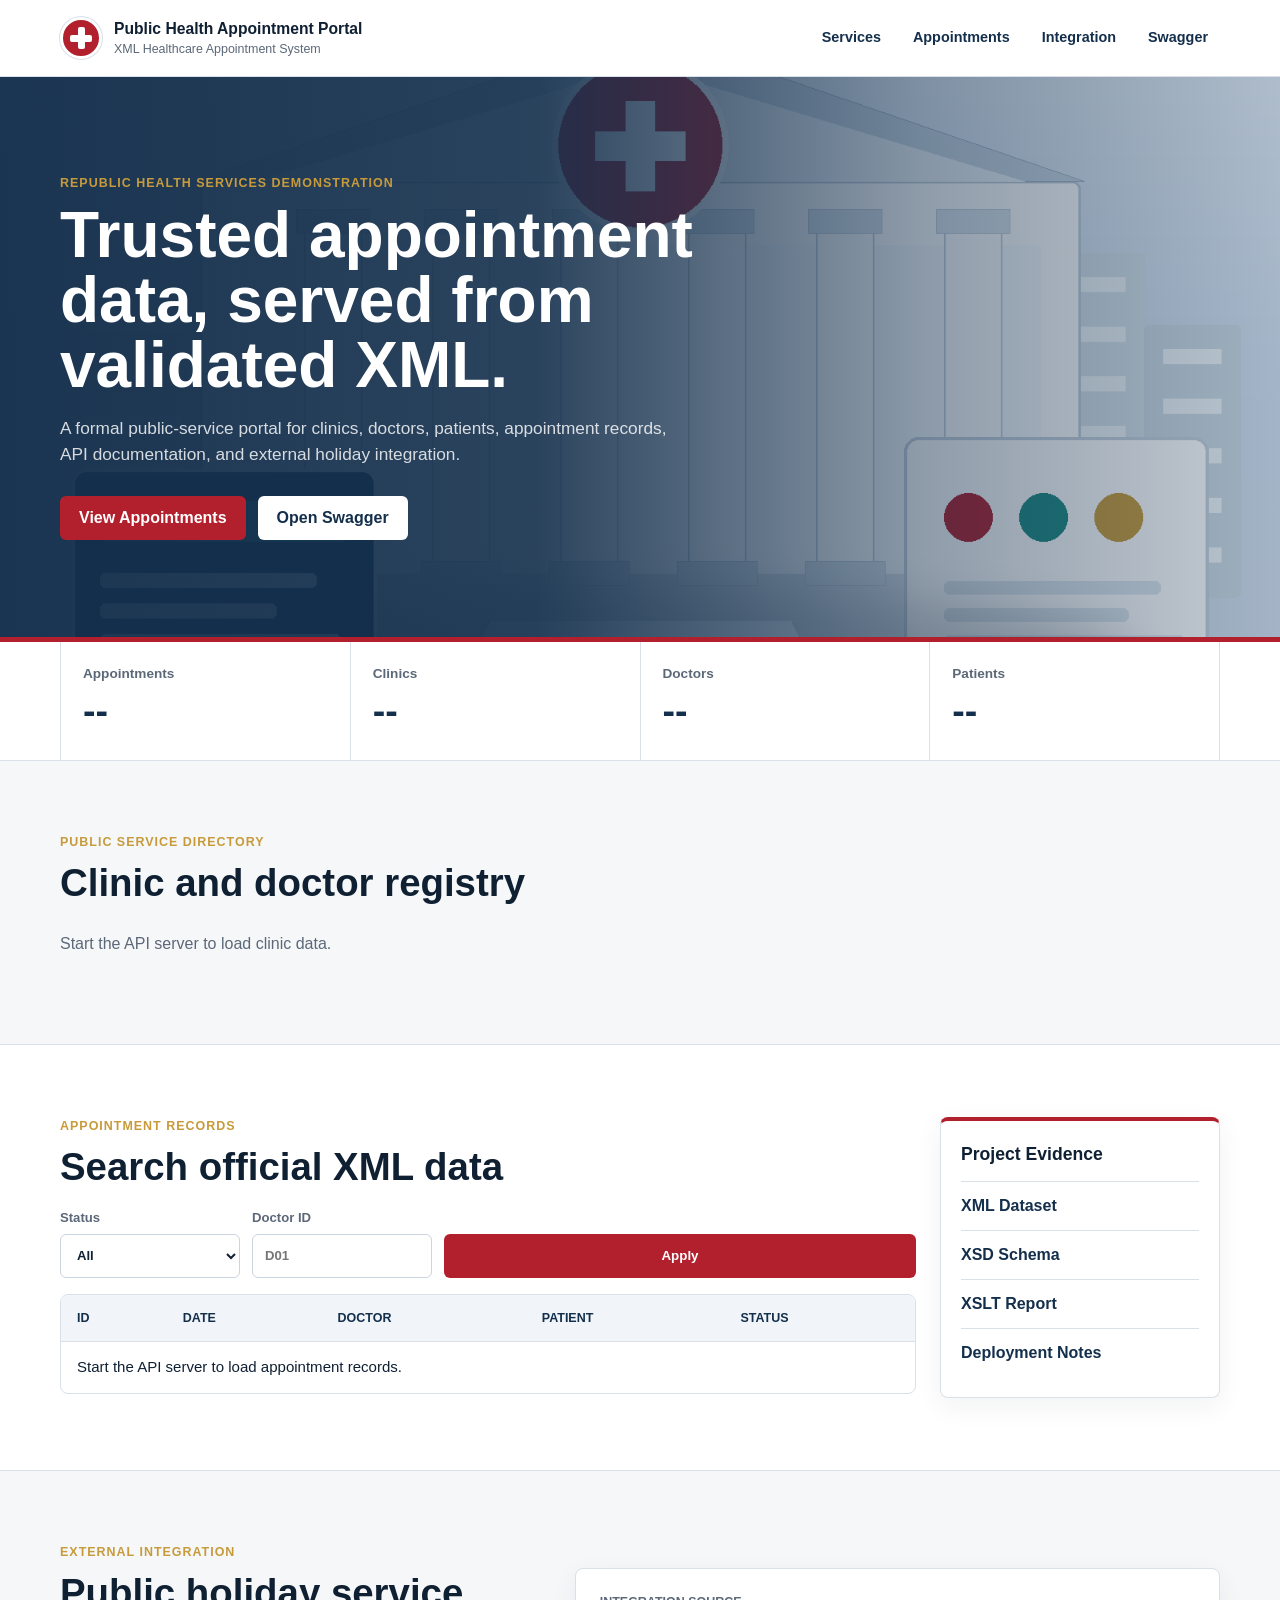
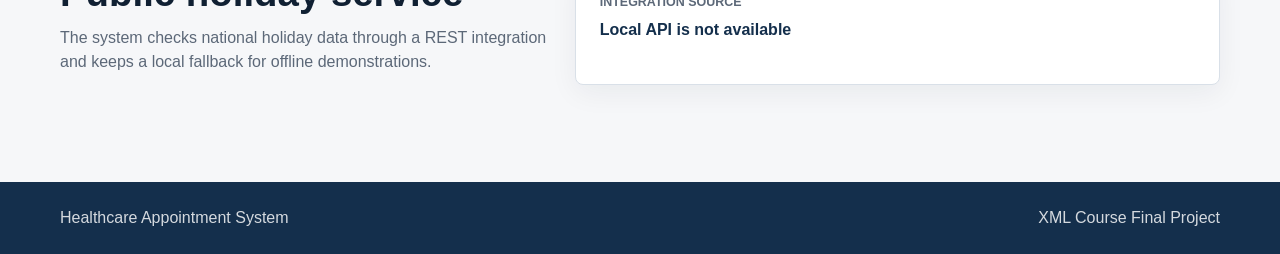
==== index.html @ 31840bea "Add official-style project website" ====
<!doctype html>
<html lang="en">
<head>
  <meta charset="utf-8">
  <meta name="viewport" content="width=device-width, initial-scale=1">
  <title>Public Health Appointment Portal</title>
  <link rel="stylesheet" href="styles.css">
</head>
<body>
  <header class="topbar">
    <div class="container topbar-inner">
      <a class="brand" href="#overview" aria-label="Public Health Appointment Portal">
        <span class="brand-mark" aria-hidden="true">
          <span></span>
        </span>
        <span>
          <strong>Public Health Appointment Portal</strong>
          <small>XML Healthcare Appointment System</small>
        </span>
      </a>
      <nav class="nav" aria-label="Primary navigation">
        <a href="#services">Services</a>
        <a href="#appointments">Appointments</a>
        <a href="#integration">Integration</a>
        <a href="/docs">Swagger</a>
      </nav>
    </div>
  </header>

  <main>
    <section class="hero" id="overview">
      <div class="container hero-grid">
        <div class="hero-copy">
          <p class="eyebrow">Republic health services demonstration</p>
          <h1>Trusted appointment data, served from validated XML.</h1>
          <p class="lead">A formal public-service portal for clinics, doctors, patients, appointment records, API documentation, and external holiday integration.</p>
          <div class="hero-actions" aria-label="Project actions">
            <a class="button primary" href="#appointments">View Appointments</a>
            <a class="button secondary" href="/docs">Open Swagger</a>
          </div>
        </div>
      </div>
    </section>

    <section class="status-band" aria-label="System status">
      <div class="container status-grid" id="summaryCards">
        <article class="metric">
          <span>Appointments</span>
          <strong data-summary="totalAppointments">--</strong>
        </article>
        <article class="metric">
          <span>Clinics</span>
          <strong data-summary="totalClinics">--</strong>
        </article>
        <article class="metric">
          <span>Doctors</span>
          <strong data-summary="totalDoctors">--</strong>
        </article>
        <article class="metric">
          <span>Patients</span>
          <strong data-summary="totalPatients">--</strong>
        </article>
      </div>
    </section>

    <section class="section" id="services">
      <div class="container">
        <div class="section-heading">
          <p class="eyebrow">Public service directory</p>
          <h2>Clinic and doctor registry</h2>
        </div>
        <div class="directory" id="clinicDirectory" aria-live="polite"></div>
      </div>
    </section>

    <section class="section appointments-section" id="appointments">
      <div class="container appointments-layout">
        <div>
          <div class="section-heading compact">
            <p class="eyebrow">Appointment records</p>
            <h2>Search official XML data</h2>
          </div>
          <div class="filters" aria-label="Appointment filters">
            <label>
              Status
              <select id="statusFilter">
                <option value="">All</option>
                <option value="Pending">Pending</option>
                <option value="Completed">Completed</option>
                <option value="Cancelled">Cancelled</option>
              </select>
            </label>
            <label>
              Doctor ID
              <input id="doctorFilter" type="search" placeholder="D01">
            </label>
            <button class="button primary" id="applyFilters" type="button">Apply</button>
          </div>
          <div class="table-shell">
            <table>
              <thead>
                <tr>
                  <th>ID</th>
                  <th>Date</th>
                  <th>Doctor</th>
                  <th>Patient</th>
                  <th>Status</th>
                </tr>
              </thead>
              <tbody id="appointmentsTable"></tbody>
            </table>
          </div>
        </div>
        <aside class="notice-panel" aria-label="XML project evidence">
          <h3>Project Evidence</h3>
          <a href="appointments.xml">XML Dataset</a>
          <a href="healthcare.xsd">XSD Schema</a>
          <a href="report.html">XSLT Report</a>
          <a href="DEPLOYMENT_PERSON3.md">Deployment Notes</a>
        </aside>
      </div>
    </section>

    <section class="section integration-section" id="integration">
      <div class="container integration-grid">
        <div class="section-heading compact">
          <p class="eyebrow">External integration</p>
          <h2>Public holiday service</h2>
          <p class="section-copy">The system checks national holiday data through a REST integration and keeps a local fallback for offline demonstrations.</p>
        </div>
        <div class="integration-panel">
          <div>
            <span class="panel-label">Integration Source</span>
            <strong id="holidaySource">Loading</strong>
          </div>
          <ul id="holidayList"></ul>
        </div>
      </div>
    </section>
  </main>

  <footer class="footer">
    <div class="container footer-inner">
      <span>Healthcare Appointment System</span>
      <span>XML Course Final Project</span>
    </div>
  </footer>

  <script src="app.js"></script>
</body>
</html>
---- styles.css ----
:root {
  --ink: #102033;
  --muted: #5c6878;
  --surface: #ffffff;
  --paper: #f6f7f9;
  --navy: #142f4c;
  --red: #b21f2d;
  --teal: #1f8a83;
  --gold: #c79b3b;
  --line: #d9e0e8;
  --shadow: 0 18px 50px rgba(16, 32, 51, 0.12);
}

* {
  box-sizing: border-box;
}

html {
  scroll-behavior: smooth;
}

body {
  margin: 0;
  color: var(--ink);
  font-family: Arial, Helvetica, sans-serif;
  background: var(--paper);
  line-height: 1.5;
}

a {
  color: inherit;
  text-decoration: none;
}

img {
  display: block;
  max-width: 100%;
}

.container {
  width: min(1160px, calc(100% - 32px));
  margin: 0 auto;
}

.topbar {
  position: sticky;
  top: 0;
  z-index: 10;
  background: rgba(255, 255, 255, 0.96);
  border-bottom: 1px solid var(--line);
  backdrop-filter: blur(12px);
}

.topbar-inner {
  min-height: 76px;
  display: flex;
  align-items: center;
  justify-content: space-between;
  gap: 24px;
}

.brand {
  display: inline-flex;
  align-items: center;
  gap: 12px;
  min-width: 260px;
}

.brand-mark {
  width: 42px;
  height: 42px;
  display: grid;
  place-items: center;
  background: var(--red);
  border: 3px solid #fff;
  box-shadow: 0 0 0 1px var(--line);
  border-radius: 50%;
}

.brand-mark span,
.brand-mark span::before {
  display: block;
  content: "";
  background: #fff;
  border-radius: 2px;
}

.brand-mark span {
  width: 22px;
  height: 7px;
  position: relative;
}

.brand-mark span::before {
  width: 7px;
  height: 22px;
  position: absolute;
  left: 7.5px;
  top: -7.5px;
}

.brand strong {
  display: block;
  font-size: 0.98rem;
  letter-spacing: 0;
}

.brand small {
  display: block;
  color: var(--muted);
  font-size: 0.78rem;
}

.nav {
  display: flex;
  align-items: center;
  gap: 8px;
  flex-wrap: wrap;
  justify-content: flex-end;
}

.nav a {
  padding: 10px 12px;
  color: var(--navy);
  font-weight: 700;
  font-size: 0.9rem;
  border-radius: 6px;
}

.nav a:hover {
  background: #edf3f8;
}

.hero {
  background:
    linear-gradient(90deg, rgba(20, 47, 76, 0.97) 0%, rgba(20, 47, 76, 0.9) 42%, rgba(20, 47, 76, 0.48) 72%, rgba(20, 47, 76, 0.24) 100%),
    url("assets/public-health-portal.png") center right / cover no-repeat,
    linear-gradient(90deg, #142f4c, #1f8a83);
  color: #fff;
  border-bottom: 5px solid var(--red);
}

.hero-grid {
  min-height: min(560px, calc(100vh - 145px));
  display: grid;
  grid-template-columns: minmax(0, 720px);
  align-items: center;
  padding: 42px 0;
}

.eyebrow {
  margin: 0 0 10px;
  color: var(--gold);
  font-size: 0.78rem;
  font-weight: 800;
  letter-spacing: 0.08em;
  text-transform: uppercase;
}

h1,
h2,
h3,
p {
  margin-top: 0;
}

h1 {
  max-width: 720px;
  margin-bottom: 18px;
  font-size: clamp(2.15rem, 5vw, 4.2rem);
  line-height: 1.02;
  letter-spacing: 0;
}

h2 {
  margin-bottom: 12px;
  font-size: clamp(1.7rem, 3vw, 2.6rem);
  line-height: 1.1;
  letter-spacing: 0;
}

h3 {
  margin-bottom: 14px;
  font-size: 1.1rem;
}

.lead {
  max-width: 610px;
  color: rgba(255, 255, 255, 0.82);
  font-size: 1.08rem;
}

.hero-actions {
  display: flex;
  gap: 12px;
  flex-wrap: wrap;
  margin-top: 28px;
}

.button {
  min-height: 44px;
  display: inline-flex;
  align-items: center;
  justify-content: center;
  padding: 0 18px;
  border: 1px solid transparent;
  border-radius: 6px;
  font-weight: 800;
  cursor: pointer;
}

.button.primary {
  background: var(--red);
  color: #fff;
}

.button.secondary {
  background: #fff;
  color: var(--navy);
}

.status-band {
  background: #fff;
  border-bottom: 1px solid var(--line);
}

.status-grid {
  display: grid;
  grid-template-columns: repeat(4, 1fr);
  gap: 1px;
  background: var(--line);
  border-left: 1px solid var(--line);
  border-right: 1px solid var(--line);
}

.metric {
  min-height: 118px;
  padding: 22px;
  background: #fff;
}

.metric span {
  display: block;
  color: var(--muted);
  font-size: 0.85rem;
  font-weight: 700;
}

.metric strong {
  display: block;
  margin-top: 8px;
  color: var(--navy);
  font-size: 2.35rem;
  line-height: 1;
}

.section {
  padding: 72px 0;
}

.section-heading {
  max-width: 760px;
  margin-bottom: 28px;
}

.section-heading.compact {
  margin-bottom: 20px;
}

.section-copy {
  color: var(--muted);
  max-width: 620px;
}

.directory {
  display: grid;
  grid-template-columns: repeat(3, 1fr);
  gap: 16px;
}

.clinic-card,
.notice-panel,
.integration-panel {
  background: var(--surface);
  border: 1px solid var(--line);
  border-radius: 8px;
  box-shadow: 0 8px 28px rgba(16, 32, 51, 0.06);
}

.clinic-card {
  padding: 20px;
  border-top: 4px solid var(--teal);
}

.clinic-card strong {
  display: block;
  color: var(--navy);
  font-size: 1.12rem;
}

.clinic-card span {
  display: block;
  color: var(--muted);
  font-size: 0.86rem;
}

.doctor-list {
  display: grid;
  gap: 8px;
  margin: 18px 0 0;
  padding: 0;
  list-style: none;
}

.doctor-list li {
  padding: 10px 12px;
  background: #f7fafc;
  border: 1px solid var(--line);
  border-radius: 6px;
  font-size: 0.92rem;
}

.appointments-section {
  background: #fff;
  border-top: 1px solid var(--line);
  border-bottom: 1px solid var(--line);
}

.appointments-layout {
  display: grid;
  grid-template-columns: minmax(0, 1fr) 280px;
  gap: 24px;
  align-items: start;
}

.appointments-layout > * {
  min-width: 0;
}

.filters {
  display: grid;
  grid-template-columns: 180px 180px auto;
  gap: 12px;
  align-items: end;
  margin-bottom: 16px;
}

label {
  display: grid;
  gap: 6px;
  color: var(--muted);
  font-size: 0.82rem;
  font-weight: 800;
}

select,
input {
  width: 100%;
  min-height: 44px;
  padding: 0 12px;
  color: var(--ink);
  background: #fff;
  border: 1px solid #cbd5df;
  border-radius: 6px;
  font: inherit;
}

.table-shell {
  max-width: 100%;
  overflow-x: auto;
  background: #fff;
  border: 1px solid var(--line);
  border-radius: 8px;
}

table {
  width: 100%;
  min-width: 660px;
  border-collapse: collapse;
}

th,
td {
  padding: 14px 16px;
  text-align: left;
  border-bottom: 1px solid var(--line);
  font-size: 0.94rem;
}

th {
  color: var(--navy);
  background: #f1f5f9;
  font-size: 0.78rem;
  text-transform: uppercase;
}

tr:last-child td {
  border-bottom: 0;
}

.status {
  display: inline-flex;
  min-width: 86px;
  justify-content: center;
  padding: 4px 9px;
  border-radius: 999px;
  font-size: 0.78rem;
  font-weight: 800;
}

.status.pending {
  color: #7a5600;
  background: #fff2cc;
}

.status.completed {
  color: #0f654f;
  background: #dff5ef;
}

.status.cancelled {
  color: #8a1f2d;
  background: #fde2e5;
}

.notice-panel {
  padding: 20px;
  border-top: 4px solid var(--red);
}

.notice-panel a {
  display: block;
  padding: 12px 0;
  color: var(--navy);
  font-weight: 800;
  border-top: 1px solid var(--line);
}

.integration-grid {
  display: grid;
  grid-template-columns: minmax(0, 0.86fr) minmax(320px, 1.14fr);
  gap: 28px;
  align-items: center;
}

.integration-panel {
  padding: 24px;
}

.panel-label {
  display: block;
  color: var(--muted);
  font-size: 0.78rem;
  font-weight: 800;
  text-transform: uppercase;
}

.integration-panel strong {
  display: block;
  margin-top: 6px;
  color: var(--navy);
  word-break: break-word;
}

.integration-panel ul {
  display: grid;
  grid-template-columns: repeat(2, 1fr);
  gap: 10px;
  margin: 18px 0 0;
  padding: 0;
  list-style: none;
}

.integration-panel li {
  padding: 12px;
  background: #f7fafc;
  border-left: 3px solid var(--gold);
  border-radius: 6px;
}

.integration-panel time {
  display: block;
  color: var(--muted);
  font-size: 0.78rem;
  font-weight: 800;
}

.footer {
  color: rgba(255, 255, 255, 0.82);
  background: var(--navy);
}

.footer-inner {
  min-height: 72px;
  display: flex;
  align-items: center;
  justify-content: space-between;
  gap: 16px;
}

@media (max-width: 900px) {
  .topbar-inner,
  .footer-inner {
    align-items: flex-start;
    flex-direction: column;
    justify-content: center;
    padding: 16px 0;
  }

  .nav {
    justify-content: flex-start;
  }

  .hero-grid,
  .appointments-layout,
  .integration-grid {
    grid-template-columns: 1fr;
  }

  .directory,
  .status-grid {
    grid-template-columns: repeat(2, 1fr);
  }

  .hero-grid {
    min-height: auto;
  }

  .hero {
    background:
      linear-gradient(180deg, rgba(20, 47, 76, 0.98) 0%, rgba(20, 47, 76, 0.86) 58%, rgba(20, 47, 76, 0.62) 100%),
      url("assets/public-health-portal.png") center / cover no-repeat,
      #142f4c;
  }
}

@media (max-width: 620px) {
  .container {
    width: min(100% - 24px, 1160px);
  }

  .brand {
    min-width: 0;
  }

  .directory,
  .status-grid,
  .filters,
  .integration-panel ul {
    grid-template-columns: 1fr;
  }

  .hero-actions .button,
  .filters .button {
    width: 100%;
  }

  h1 {
    font-size: 2.45rem;
  }

  .section {
    padding: 52px 0;
  }
}
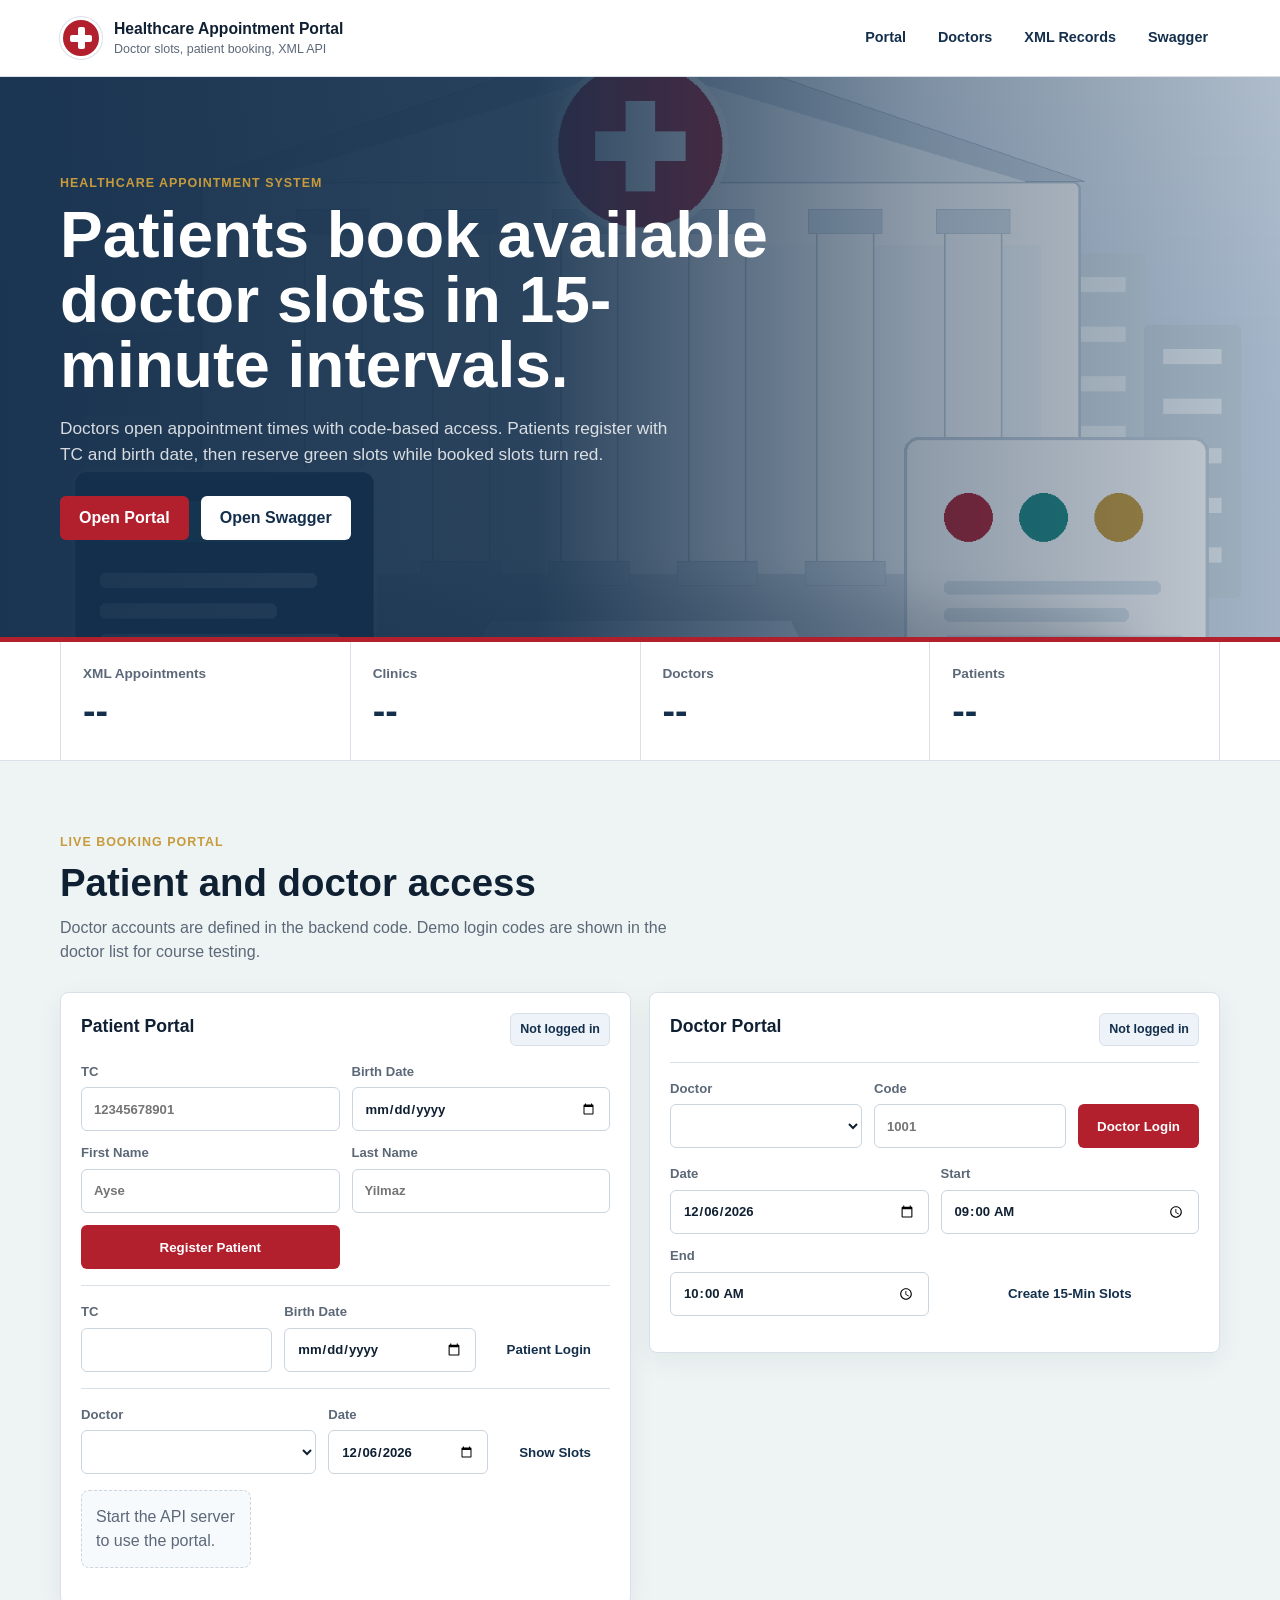
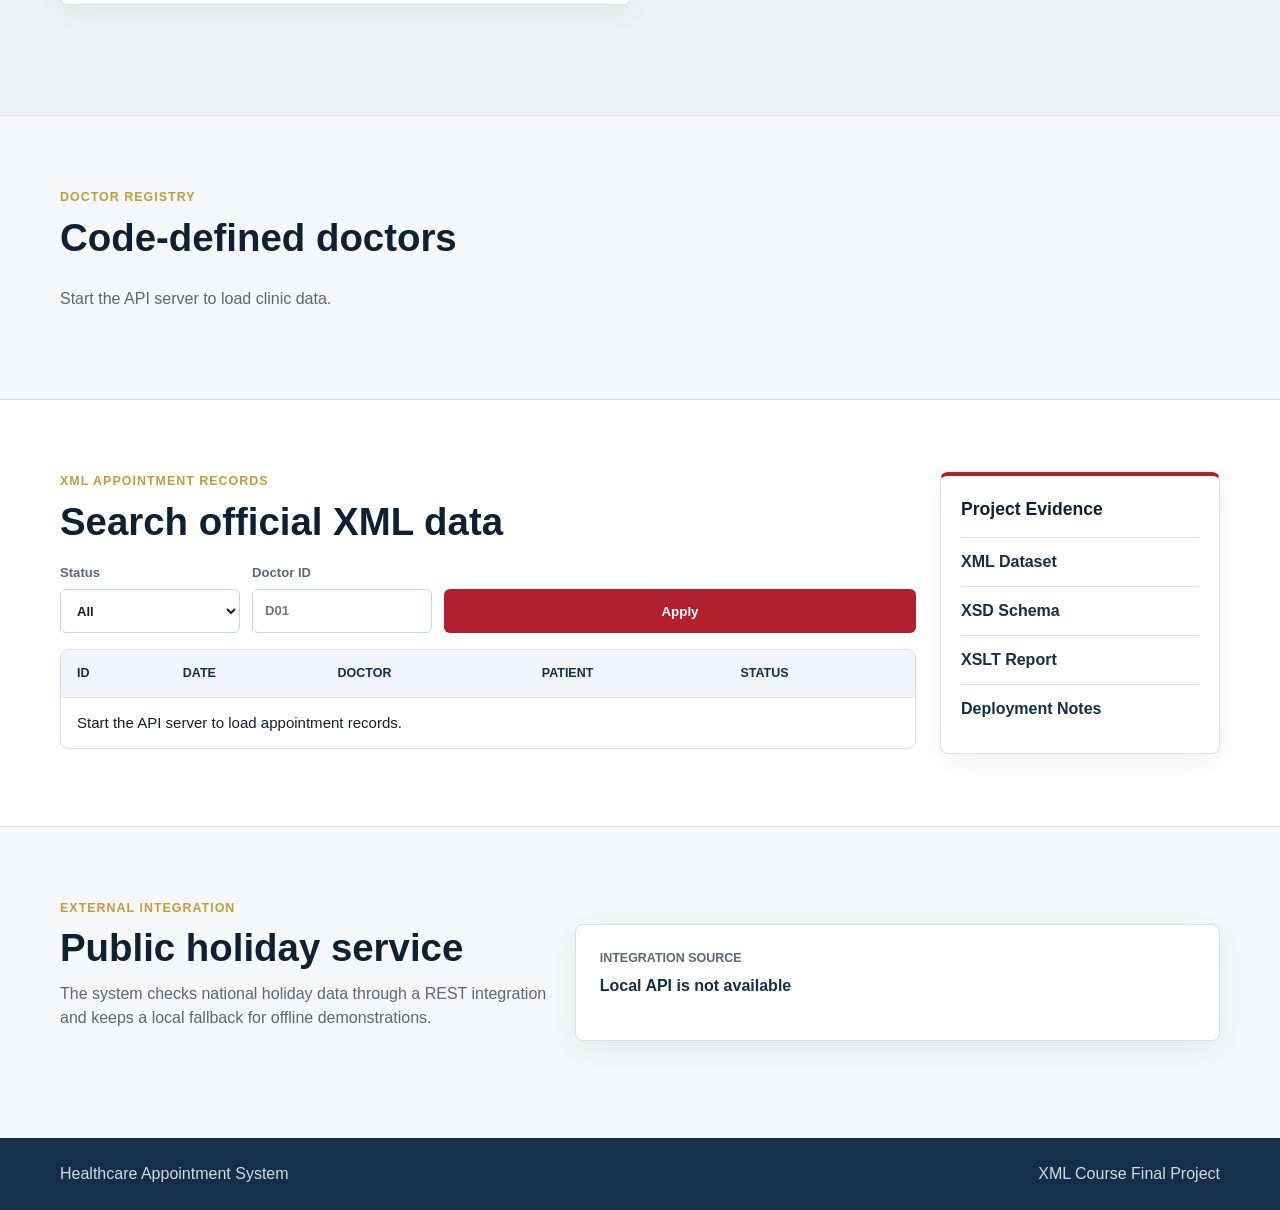
==== commit ae992bca: "Add doctor and patient booking portal" ====
--- a/index.html
+++ b/index.html
@@ -3,25 +3,23 @@
 <head>
   <meta charset="utf-8">
   <meta name="viewport" content="width=device-width, initial-scale=1">
-  <title>Public Health Appointment Portal</title>
+  <title>Healthcare Appointment Portal</title>
   <link rel="stylesheet" href="styles.css">
 </head>
 <body>
   <header class="topbar">
     <div class="container topbar-inner">
-      <a class="brand" href="#overview" aria-label="Public Health Appointment Portal">
-        <span class="brand-mark" aria-hidden="true">
-          <span></span>
-        </span>
+      <a class="brand" href="#overview" aria-label="Healthcare Appointment Portal">
+        <span class="brand-mark" aria-hidden="true"><span></span></span>
         <span>
-          <strong>Public Health Appointment Portal</strong>
-          <small>XML Healthcare Appointment System</small>
+          <strong>Healthcare Appointment Portal</strong>
+          <small>Doctor slots, patient booking, XML API</small>
         </span>
       </a>
       <nav class="nav" aria-label="Primary navigation">
-        <a href="#services">Services</a>
-        <a href="#appointments">Appointments</a>
-        <a href="#integration">Integration</a>
+        <a href="#portal">Portal</a>
+        <a href="#services">Doctors</a>
+        <a href="#appointments">XML Records</a>
         <a href="/docs">Swagger</a>
       </nav>
     </div>
@@ -31,11 +29,11 @@
     <section class="hero" id="overview">
       <div class="container hero-grid">
         <div class="hero-copy">
-          <p class="eyebrow">Republic health services demonstration</p>
-          <h1>Trusted appointment data, served from validated XML.</h1>
-          <p class="lead">A formal public-service portal for clinics, doctors, patients, appointment records, API documentation, and external holiday integration.</p>
+          <p class="eyebrow">Healthcare appointment system</p>
+          <h1>Patients book available doctor slots in 15-minute intervals.</h1>
+          <p class="lead">Doctors open appointment times with code-based access. Patients register with TC and birth date, then reserve green slots while booked slots turn red.</p>
           <div class="hero-actions" aria-label="Project actions">
-            <a class="button primary" href="#appointments">View Appointments</a>
+            <a class="button primary" href="#portal">Open Portal</a>
             <a class="button secondary" href="/docs">Open Swagger</a>
           </div>
         </div>
@@ -45,7 +43,7 @@
     <section class="status-band" aria-label="System status">
       <div class="container status-grid" id="summaryCards">
         <article class="metric">
-          <span>Appointments</span>
+          <span>XML Appointments</span>
           <strong data-summary="totalAppointments">--</strong>
         </article>
         <article class="metric">
@@ -60,14 +58,119 @@
           <span>Patients</span>
           <strong data-summary="totalPatients">--</strong>
         </article>
+      </div>
+    </section>
+
+    <section class="section portal-section" id="portal">
+      <div class="container">
+        <div class="section-heading">
+          <p class="eyebrow">Live booking portal</p>
+          <h2>Patient and doctor access</h2>
+          <p class="section-copy">Doctor accounts are defined in the backend code. Demo login codes are shown in the doctor list for course testing.</p>
+        </div>
+
+        <div class="portal-layout">
+          <section class="portal-panel" aria-label="Patient registration and booking">
+            <div class="panel-header">
+              <h3>Patient Portal</h3>
+              <span id="patientState">Not logged in</span>
+            </div>
+
+            <form id="patientRegisterForm" class="form-grid">
+              <label>
+                TC
+                <input name="tc" inputmode="numeric" maxlength="11" pattern="\d{11}" placeholder="12345678901" required>
+              </label>
+              <label>
+                Birth Date
+                <input name="birthDate" type="date" required>
+              </label>
+              <label>
+                First Name
+                <input name="firstName" placeholder="Ayse" required>
+              </label>
+              <label>
+                Last Name
+                <input name="lastName" placeholder="Yilmaz" required>
+              </label>
+              <button class="button primary" type="submit">Register Patient</button>
+            </form>
+
+            <form id="patientLoginForm" class="form-grid compact-form">
+              <label>
+                TC
+                <input name="tc" inputmode="numeric" maxlength="11" pattern="\d{11}" required>
+              </label>
+              <label>
+                Birth Date
+                <input name="birthDate" type="date" required>
+              </label>
+              <button class="button secondary" type="submit">Patient Login</button>
+            </form>
+
+            <div class="booking-toolbar">
+              <label>
+                Doctor
+                <select id="bookingDoctor"></select>
+              </label>
+              <label>
+                Date
+                <input id="bookingDate" type="date">
+              </label>
+              <button class="button secondary" id="refreshSlots" type="button">Show Slots</button>
+            </div>
+
+            <div id="slotGrid" class="slot-grid" aria-live="polite"></div>
+            <div id="patientBookings" class="booking-list" aria-live="polite"></div>
+          </section>
+
+          <section class="portal-panel" aria-label="Doctor slot management">
+            <div class="panel-header">
+              <h3>Doctor Portal</h3>
+              <span id="doctorState">Not logged in</span>
+            </div>
+
+            <form id="doctorLoginForm" class="form-grid compact-form">
+              <label>
+                Doctor
+                <select name="doctorId" id="doctorLoginSelect"></select>
+              </label>
+              <label>
+                Code
+                <input name="code" type="password" placeholder="1001" required>
+              </label>
+              <button class="button primary" type="submit">Doctor Login</button>
+            </form>
+
+            <form id="slotCreateForm" class="form-grid">
+              <label>
+                Date
+                <input name="date" type="date" required>
+              </label>
+              <label>
+                Start
+                <input name="startTime" type="time" step="900" required>
+              </label>
+              <label>
+                End
+                <input name="endTime" type="time" step="900" required>
+              </label>
+              <button class="button secondary" type="submit">Create 15-Min Slots</button>
+            </form>
+
+            <div id="doctorBookings" class="booking-list" aria-live="polite"></div>
+          </section>
+        </div>
+
+        <p id="portalMessage" class="portal-message" role="status"></p>
       </div>
     </section>
 
     <section class="section" id="services">
       <div class="container">
         <div class="section-heading">
-          <p class="eyebrow">Public service directory</p>
-          <h2>Clinic and doctor registry</h2>
+          <p class="eyebrow">Doctor registry</p>
+          <h2>Code-defined doctors</h2>
         </div>
         <div class="directory" id="clinicDirectory" aria-live="polite"></div>
       </div>
@@ -77,7 +180,7 @@
       <div class="container appointments-layout">
         <div>
           <div class="section-heading compact">
-            <p class="eyebrow">Appointment records</p>
+            <p class="eyebrow">XML appointment records</p>
             <h2>Search official XML data</h2>
           </div>
           <div class="filters" aria-label="Appointment filters">
--- a/styles.css
+++ b/styles.css
@@ -272,6 +272,186 @@
   max-width: 620px;
 }
 
+.portal-section {
+  background: #eef4f4;
+  border-bottom: 1px solid var(--line);
+}
+
+.portal-layout {
+  display: grid;
+  grid-template-columns: minmax(0, 1fr) minmax(0, 1fr);
+  gap: 18px;
+  align-items: start;
+}
+
+.portal-panel {
+  min-width: 0;
+  padding: 20px;
+  background: #fff;
+  border: 1px solid var(--line);
+  border-radius: 8px;
+  box-shadow: 0 8px 28px rgba(16, 32, 51, 0.06);
+}
+
+.panel-header {
+  display: flex;
+  align-items: flex-start;
+  justify-content: space-between;
+  gap: 12px;
+  margin-bottom: 16px;
+}
+
+.panel-header h3 {
+  margin-bottom: 0;
+}
+
+.panel-header span {
+  max-width: 55%;
+  padding: 6px 9px;
+  color: var(--navy);
+  background: #edf3f8;
+  border: 1px solid var(--line);
+  border-radius: 6px;
+  font-size: 0.78rem;
+  font-weight: 800;
+  text-align: right;
+}
+
+.form-grid,
+.booking-toolbar {
+  display: grid;
+  grid-template-columns: repeat(2, minmax(0, 1fr));
+  gap: 12px;
+  margin-bottom: 16px;
+}
+
+.form-grid .button,
+.booking-toolbar .button {
+  align-self: end;
+}
+
+.compact-form {
+  grid-template-columns: minmax(0, 1fr) minmax(0, 1fr) auto;
+  padding-top: 16px;
+  border-top: 1px solid var(--line);
+}
+
+.booking-toolbar {
+  grid-template-columns: minmax(0, 1fr) 160px auto;
+  padding-top: 16px;
+  border-top: 1px solid var(--line);
+}
+
+.slot-grid {
+  display: grid;
+  grid-template-columns: repeat(auto-fill, minmax(132px, 1fr));
+  gap: 10px;
+  margin-top: 14px;
+}
+
+.slot-card {
+  min-height: 124px;
+  display: grid;
+  gap: 5px;
+  padding: 12px;
+  border-radius: 8px;
+  border: 1px solid transparent;
+}
+
+.slot-card strong {
+  font-size: 1.35rem;
+  line-height: 1;
+}
+
+.slot-card span,
+.slot-card small {
+  font-size: 0.78rem;
+  line-height: 1.25;
+}
+
+.slot-card.available {
+  color: #083f2e;
+  background: #dbf7e8;
+  border-color: #82d8aa;
+}
+
+.slot-card.booked {
+  color: #6d1522;
+  background: #ffe0e5;
+  border-color: #ee9fac;
+}
+
+.slot-action {
+  min-height: 34px;
+  padding: 0 10px;
+  color: #fff;
+  background: #137a55;
+  border: 0;
+  border-radius: 6px;
+  font-weight: 800;
+  cursor: pointer;
+}
+
+.booking-list {
+  margin-top: 16px;
+}
+
+.booking-list h4 {
+  margin: 0 0 10px;
+  color: var(--navy);
+}
+
+.booking-list ul {
+  display: grid;
+  gap: 8px;
+  margin: 0;
+  padding: 0;
+  list-style: none;
+}
+
+.booking-list li {
+  display: grid;
+  gap: 3px;
+  padding: 11px 12px;
+  background: #f7fafc;
+  border: 1px solid var(--line);
+  border-radius: 6px;
+}
+
+.booking-list li strong {
+  color: var(--navy);
+}
+
+.booking-list li span,
+.booking-list li em {
+  color: var(--muted);
+  font-size: 0.86rem;
+  font-style: normal;
+}
+
+.empty-state {
+  margin: 0;
+  padding: 14px;
+  color: var(--muted);
+  background: #f7fafc;
+  border: 1px dashed #cbd5df;
+  border-radius: 8px;
+}
+
+.portal-message {
+  min-height: 22px;
+  margin: 16px 0 0;
+  font-weight: 800;
+}
+
+.portal-message[data-tone="success"] {
+  color: #0f654f;
+}
+
+.portal-message[data-tone="error"] {
+  color: #8a1f2d;
+}
+
 .directory {
   display: grid;
   grid-template-columns: repeat(3, 1fr);
@@ -513,7 +693,8 @@
 
   .hero-grid,
   .appointments-layout,
-  .integration-grid {
+  .integration-grid,
+  .portal-layout {
     grid-template-columns: 1fr;
   }
 
@@ -546,13 +727,27 @@
   .directory,
   .status-grid,
   .filters,
+  .form-grid,
+  .compact-form,
+  .booking-toolbar,
   .integration-panel ul {
     grid-template-columns: 1fr;
   }
 
   .hero-actions .button,
-  .filters .button {
+  .filters .button,
+  .form-grid .button,
+  .booking-toolbar .button {
     width: 100%;
+  }
+
+  .panel-header {
+    display: grid;
+  }
+
+  .panel-header span {
+    max-width: 100%;
+    text-align: left;
   }
 
   h1 {
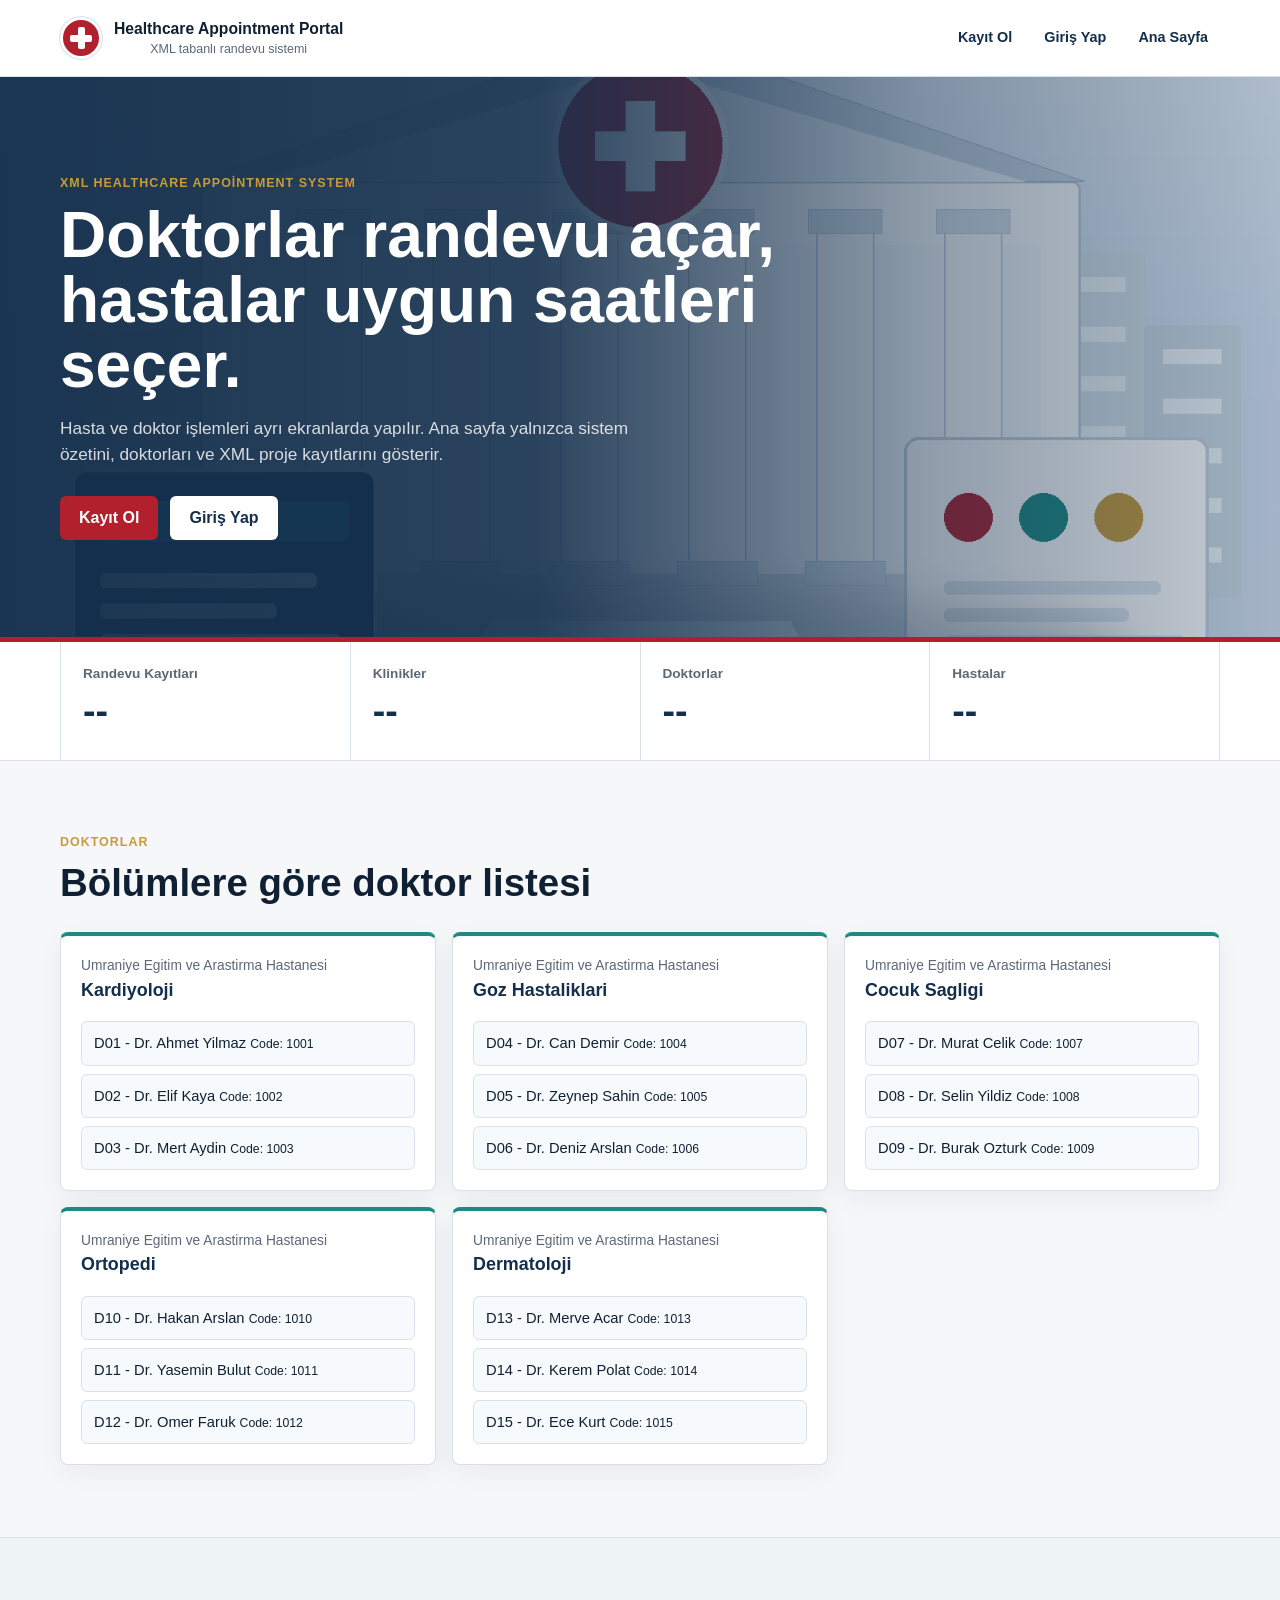
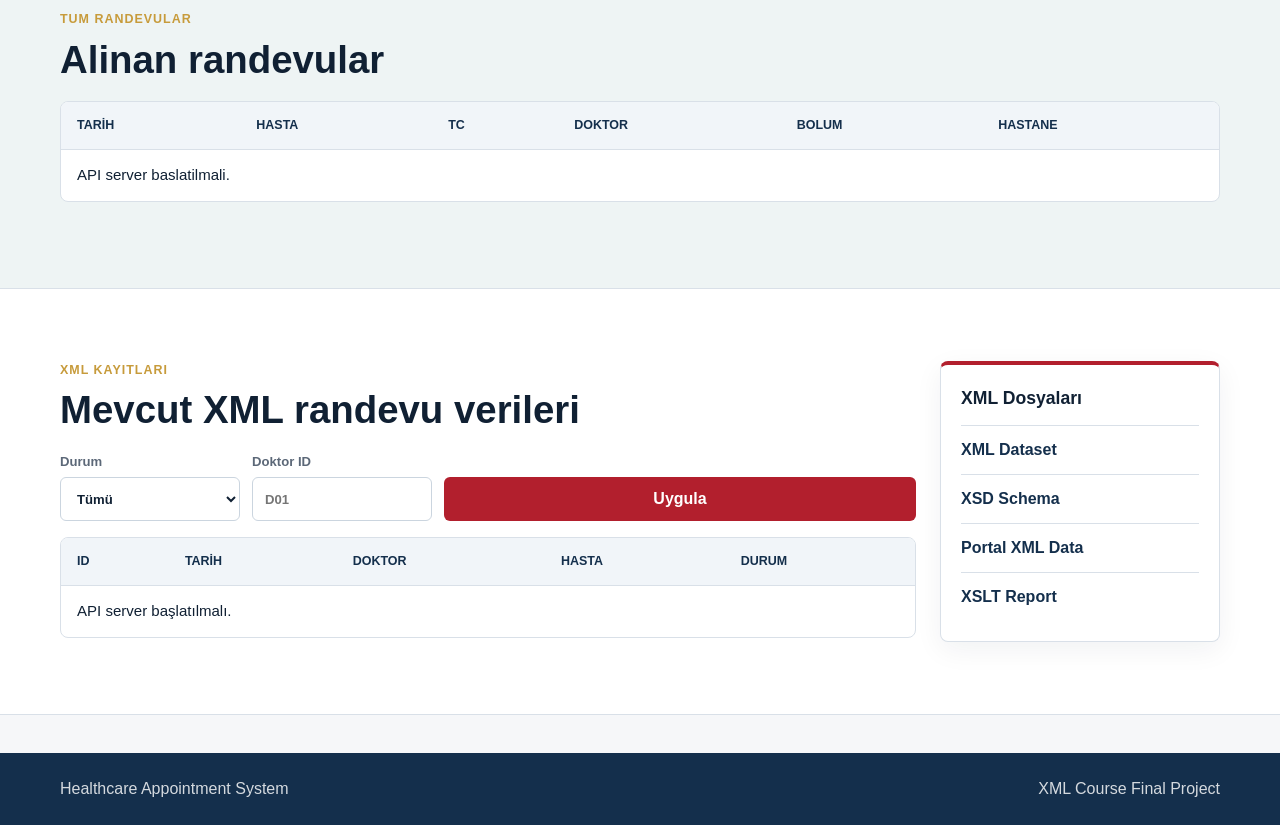
==== commit 0528e6a7: "Add XML appointment portal features" ====
--- a/index.html
+++ b/index.html
@@ -1,5 +1,5 @@
 <!doctype html>
-<html lang="en">
+<html lang="tr">
 <head>
   <meta charset="utf-8">
   <meta name="viewport" content="width=device-width, initial-scale=1">
@@ -9,237 +9,294 @@
 <body>
   <header class="topbar">
     <div class="container topbar-inner">
-      <a class="brand" href="#overview" aria-label="Healthcare Appointment Portal">
+      <button class="brand link-button" type="button" data-view-target="home" aria-label="Ana sayfa">
         <span class="brand-mark" aria-hidden="true"><span></span></span>
         <span>
           <strong>Healthcare Appointment Portal</strong>
-          <small>Doctor slots, patient booking, XML API</small>
+          <small>XML tabanlı randevu sistemi</small>
         </span>
-      </a>
-      <nav class="nav" aria-label="Primary navigation">
-        <a href="#portal">Portal</a>
-        <a href="#services">Doctors</a>
-        <a href="#appointments">XML Records</a>
-        <a href="/docs">Swagger</a>
+      </button>
+      <nav class="nav" aria-label="Ana menü">
+        <button type="button" data-view-target="register">Kayıt Ol</button>
+        <button type="button" data-view-target="login">Giriş Yap</button>
+        <button type="button" data-view-target="home">Ana Sayfa</button>
       </nav>
     </div>
   </header>
 
   <main>
-    <section class="hero" id="overview">
-      <div class="container hero-grid">
-        <div class="hero-copy">
-          <p class="eyebrow">Healthcare appointment system</p>
-          <h1>Patients book available doctor slots in 15-minute intervals.</h1>
-          <p class="lead">Doctors open appointment times with code-based access. Patients register with TC and birth date, then reserve green slots while booked slots turn red.</p>
-          <div class="hero-actions" aria-label="Project actions">
-            <a class="button primary" href="#portal">Open Portal</a>
-            <a class="button secondary" href="/docs">Open Swagger</a>
-          </div>
-        </div>
-      </div>
-    </section>
-
-    <section class="status-band" aria-label="System status">
-      <div class="container status-grid" id="summaryCards">
-        <article class="metric">
-          <span>XML Appointments</span>
-          <strong data-summary="totalAppointments">--</strong>
-        </article>
-        <article class="metric">
-          <span>Clinics</span>
-          <strong data-summary="totalClinics">--</strong>
-        </article>
-        <article class="metric">
-          <span>Doctors</span>
-          <strong data-summary="totalDoctors">--</strong>
-        </article>
-        <article class="metric">
-          <span>Patients</span>
-          <strong data-summary="totalPatients">--</strong>
-        </article>
-      </div>
-    </section>
-
-    <section class="section portal-section" id="portal">
-      <div class="container">
-        <div class="section-heading">
-          <p class="eyebrow">Live booking portal</p>
-          <h2>Patient and doctor access</h2>
-          <p class="section-copy">Doctor accounts are defined in the backend code. Demo login codes are shown in the doctor list for course testing.</p>
-        </div>
-
-        <div class="portal-layout">
-          <section class="portal-panel" aria-label="Patient registration and booking">
-            <div class="panel-header">
-              <h3>Patient Portal</h3>
-              <span id="patientState">Not logged in</span>
+    <section class="view active" id="homeView">
+      <section class="hero" id="overview">
+        <div class="container hero-grid">
+          <div class="hero-copy">
+            <p class="eyebrow">XML healthcare appointment system</p>
+            <h1>Doktorlar randevu açar, hastalar uygun saatleri seçer.</h1>
+            <p class="lead">Hasta ve doktor işlemleri ayrı ekranlarda yapılır. Ana sayfa yalnızca sistem özetini, doktorları ve XML proje kayıtlarını gösterir.</p>
+            <div class="hero-actions" aria-label="Ana işlemler">
+              <button class="button primary" type="button" data-view-target="register">Kayıt Ol</button>
+              <button class="button secondary" type="button" data-view-target="login">Giriş Yap</button>
             </div>
-
-            <form id="patientRegisterForm" class="form-grid">
-              <label>
-                TC
-                <input name="tc" inputmode="numeric" maxlength="11" pattern="\d{11}" placeholder="12345678901" required>
-              </label>
-              <label>
-                Birth Date
-                <input name="birthDate" type="date" required>
-              </label>
-              <label>
-                First Name
-                <input name="firstName" placeholder="Ayse" required>
-              </label>
-              <label>
-                Last Name
-                <input name="lastName" placeholder="Yilmaz" required>
-              </label>
-              <button class="button primary" type="submit">Register Patient</button>
-            </form>
-
-            <form id="patientLoginForm" class="form-grid compact-form">
-              <label>
-                TC
-                <input name="tc" inputmode="numeric" maxlength="11" pattern="\d{11}" required>
-              </label>
-              <label>
-                Birth Date
-                <input name="birthDate" type="date" required>
-              </label>
-              <button class="button secondary" type="submit">Patient Login</button>
-            </form>
-
-            <div class="booking-toolbar">
-              <label>
-                Doctor
-                <select id="bookingDoctor"></select>
-              </label>
-              <label>
-                Date
-                <input id="bookingDate" type="date">
-              </label>
-              <button class="button secondary" id="refreshSlots" type="button">Show Slots</button>
-            </div>
-
-            <div id="slotGrid" class="slot-grid" aria-live="polite"></div>
-            <div id="patientBookings" class="booking-list" aria-live="polite"></div>
-          </section>
-
-          <section class="portal-panel" aria-label="Doctor slot management">
-            <div class="panel-header">
-              <h3>Doctor Portal</h3>
-              <span id="doctorState">Not logged in</span>
-            </div>
-
-            <form id="doctorLoginForm" class="form-grid compact-form">
-              <label>
-                Doctor
-                <select name="doctorId" id="doctorLoginSelect"></select>
-              </label>
-              <label>
-                Code
-                <input name="code" type="password" placeholder="1001" required>
-              </label>
-              <button class="button primary" type="submit">Doctor Login</button>
-            </form>
-
-            <form id="slotCreateForm" class="form-grid">
-              <label>
-                Date
-                <input name="date" type="date" required>
-              </label>
-              <label>
-                Start
-                <input name="startTime" type="time" step="900" required>
-              </label>
-              <label>
-                End
-                <input name="endTime" type="time" step="900" required>
-              </label>
-              <button class="button secondary" type="submit">Create 15-Min Slots</button>
-            </form>
-
-            <div id="doctorBookings" class="booking-list" aria-live="polite"></div>
-          </section>
-        </div>
-
-        <p id="portalMessage" class="portal-message" role="status"></p>
-      </div>
-    </section>
-
-    <section class="section" id="services">
-      <div class="container">
-        <div class="section-heading">
-          <p class="eyebrow">Doctor registry</p>
-          <h2>Code-defined doctors</h2>
-        </div>
-        <div class="directory" id="clinicDirectory" aria-live="polite"></div>
-      </div>
-    </section>
-
-    <section class="section appointments-section" id="appointments">
-      <div class="container appointments-layout">
-        <div>
+          </div>
+        </div>
+      </section>
+
+      <section class="status-band" aria-label="Sistem özeti">
+        <div class="container status-grid" id="summaryCards">
+          <article class="metric">
+            <span>Randevu Kayıtları</span>
+            <strong data-summary="totalAppointments">--</strong>
+          </article>
+          <article class="metric">
+            <span>Klinikler</span>
+            <strong data-summary="totalClinics">--</strong>
+          </article>
+          <article class="metric">
+            <span>Doktorlar</span>
+            <strong data-summary="totalDoctors">--</strong>
+          </article>
+          <article class="metric">
+            <span>Hastalar</span>
+            <strong data-summary="totalPatients">--</strong>
+          </article>
+        </div>
+      </section>
+
+      <section class="section" id="services">
+        <div class="container">
+          <div class="section-heading">
+            <p class="eyebrow">Doktorlar</p>
+            <h2>Bölümlere göre doktor listesi</h2>
+          </div>
+          <div class="directory" id="clinicDirectory" aria-live="polite"></div>
+        </div>
+      </section>
+
+      <section class="section public-bookings-section" id="publicBookings">
+        <div class="container">
           <div class="section-heading compact">
-            <p class="eyebrow">XML appointment records</p>
-            <h2>Search official XML data</h2>
-          </div>
-          <div class="filters" aria-label="Appointment filters">
-            <label>
-              Status
-              <select id="statusFilter">
-                <option value="">All</option>
-                <option value="Pending">Pending</option>
-                <option value="Completed">Completed</option>
-                <option value="Cancelled">Cancelled</option>
-              </select>
-            </label>
-            <label>
-              Doctor ID
-              <input id="doctorFilter" type="search" placeholder="D01">
-            </label>
-            <button class="button primary" id="applyFilters" type="button">Apply</button>
+            <p class="eyebrow">Tum Randevular</p>
+            <h2>Alinan randevular</h2>
           </div>
           <div class="table-shell">
             <table>
               <thead>
                 <tr>
-                  <th>ID</th>
-                  <th>Date</th>
-                  <th>Doctor</th>
-                  <th>Patient</th>
-                  <th>Status</th>
+                  <th>Tarih</th>
+                  <th>Hasta</th>
+                  <th>TC</th>
+                  <th>Doktor</th>
+                  <th>Bolum</th>
+                  <th>Hastane</th>
                 </tr>
               </thead>
-              <tbody id="appointmentsTable"></tbody>
+              <tbody id="publicBookingsTable"></tbody>
             </table>
           </div>
-        </div>
-        <aside class="notice-panel" aria-label="XML project evidence">
-          <h3>Project Evidence</h3>
-          <a href="appointments.xml">XML Dataset</a>
-          <a href="healthcare.xsd">XSD Schema</a>
-          <a href="report.html">XSLT Report</a>
-          <a href="DEPLOYMENT_PERSON3.md">Deployment Notes</a>
-        </aside>
+          <div class="pagination" id="publicBookingsPagination" aria-label="Tum randevular sayfalama"></div>
+        </div>
+      </section>
+
+      <section class="section appointments-section" id="appointments">
+        <div class="container appointments-layout">
+          <div>
+            <div class="section-heading compact">
+              <p class="eyebrow">XML kayıtları</p>
+              <h2>Mevcut XML randevu verileri</h2>
+            </div>
+            <div class="filters" aria-label="Randevu filtreleri">
+              <label>
+                Durum
+                <select id="statusFilter">
+                  <option value="">Tümü</option>
+                  <option value="Pending">Pending</option>
+                  <option value="Completed">Completed</option>
+                  <option value="Cancelled">Cancelled</option>
+                </select>
+              </label>
+              <label>
+                Doktor ID
+                <input id="doctorFilter" type="search" placeholder="D01">
+              </label>
+              <button class="button primary" id="applyFilters" type="button">Uygula</button>
+            </div>
+            <div class="table-shell">
+              <table>
+                <thead>
+                  <tr>
+                    <th>ID</th>
+                    <th>Tarih</th>
+                    <th>Doktor</th>
+                    <th>Hasta</th>
+                    <th>Durum</th>
+                  </tr>
+                </thead>
+                <tbody id="appointmentsTable"></tbody>
+              </table>
+            </div>
+          </div>
+          <aside class="notice-panel" aria-label="XML proje kanıtları">
+            <h3>XML Dosyaları</h3>
+            <a href="appointments.xml">XML Dataset</a>
+            <a href="healthcare.xsd">XSD Schema</a>
+            <a href="portal_data.xml">Portal XML Data</a>
+            <a href="report.html">XSLT Report</a>
+          </aside>
+        </div>
+      </section>
+    </section>
+
+    <section class="view auth-page" id="registerView" hidden>
+      <div class="container page-shell">
+        <button class="button secondary back-button" type="button" data-view-target="home">Ana sayfaya dön</button>
+        <section class="portal-panel single-panel">
+          <div class="panel-header">
+            <h2>Hasta Kaydı</h2>
+            <span id="patientState">Hasta girişi yok</span>
+          </div>
+          <form id="patientRegisterForm" class="form-grid">
+            <label>
+              TC
+              <input name="tc" inputmode="numeric" maxlength="11" pattern="\d{11}" placeholder="12345678901" required>
+            </label>
+            <label>
+              Doğum Tarihi
+              <input name="birthDate" type="date" required>
+            </label>
+            <label>
+              İsim
+              <input name="firstName" placeholder="Ayşe" required>
+            </label>
+            <label>
+              Soyisim
+              <input name="lastName" placeholder="Yılmaz" required>
+            </label>
+            <button class="button primary" type="submit">Hasta Kaydı Oluştur</button>
+          </form>
+        </section>
       </div>
     </section>
 
-    <section class="section integration-section" id="integration">
-      <div class="container integration-grid">
-        <div class="section-heading compact">
-          <p class="eyebrow">External integration</p>
-          <h2>Public holiday service</h2>
-          <p class="section-copy">The system checks national holiday data through a REST integration and keeps a local fallback for offline demonstrations.</p>
-        </div>
-        <div class="integration-panel">
-          <div>
-            <span class="panel-label">Integration Source</span>
-            <strong id="holidaySource">Loading</strong>
-          </div>
-          <ul id="holidayList"></ul>
-        </div>
+    <section class="view auth-page" id="loginView" hidden>
+      <div class="container page-shell">
+        <button class="button secondary back-button" type="button" data-view-target="home">Ana sayfaya dön</button>
+        <section class="portal-panel single-panel">
+          <div class="panel-header">
+            <h2>Giriş Yap</h2>
+            <span id="doctorState">Doktor girişi yok</span>
+          </div>
+          <div class="auth-switcher">
+            <label>
+              Giriş Türü
+              <select id="loginRole">
+                <option value="patient">Hasta</option>
+                <option value="doctor">Doktor</option>
+              </select>
+            </label>
+          </div>
+
+          <div id="patientLoginBlock">
+            <h3>Hasta Girişi</h3>
+            <form id="patientLoginForm" class="form-grid compact-form">
+              <label>
+                TC
+                <input name="tc" inputmode="numeric" maxlength="11" pattern="\d{11}" required>
+              </label>
+              <label>
+                Doğum Tarihi
+                <input name="birthDate" type="date" required>
+              </label>
+              <button class="button primary" type="submit">Hasta Girişi</button>
+            </form>
+          </div>
+
+          <div id="doctorLoginBlock" hidden>
+            <h3>Doktor Girişi</h3>
+            <form id="doctorLoginForm" class="form-grid compact-form">
+              <label>
+                Doktor
+                <select name="doctorId" id="doctorLoginSelect"></select>
+              </label>
+              <label>
+                Kod
+                <input name="code" type="password" placeholder="1001" required>
+              </label>
+              <button class="button primary" type="submit">Doktor Girişi</button>
+            </form>
+          </div>
+        </section>
       </div>
     </section>
+
+    <section class="view auth-page" id="patientView" hidden>
+      <div class="container page-shell">
+        <button class="button secondary back-button" type="button" data-view-target="home">Ana sayfaya dön</button>
+        <section class="portal-panel single-panel">
+          <div class="panel-header">
+            <h2>Randevu Al</h2>
+            <span id="patientPanelState">Hasta girişi yok</span>
+          </div>
+          <div class="booking-toolbar">
+            <label>
+              Şehir
+              <select id="bookingCity"></select>
+            </label>
+            <label>
+              İlçe
+              <select id="bookingDistrict"></select>
+            </label>
+            <label>
+              Hastane
+              <select id="bookingHospital"></select>
+            </label>
+            <label>
+              Bölüm
+              <select id="bookingDepartment"></select>
+            </label>
+            <label>
+              Doktor
+              <select id="bookingDoctor"></select>
+            </label>
+            <label>
+              Tarih
+              <input id="bookingDate" type="date">
+            </label>
+            <button class="button secondary" id="refreshSlots" type="button">Randevuları Göster</button>
+          </div>
+          <div id="slotGrid" class="slot-grid" aria-live="polite"></div>
+          <div id="patientBookings" class="booking-list" aria-live="polite"></div>
+        </section>
+      </div>
+    </section>
+
+    <section class="view auth-page" id="doctorView" hidden>
+      <div class="container page-shell">
+        <button class="button secondary back-button" type="button" data-view-target="home">Ana sayfaya dön</button>
+        <section class="portal-panel single-panel">
+          <div class="panel-header">
+            <h2>Doktor Randevu Oluşturma</h2>
+            <span id="doctorPanelState">Doktor girişi yok</span>
+          </div>
+          <form id="slotCreateForm" class="form-grid">
+            <label>
+              Tarih
+              <input name="date" type="date" required>
+            </label>
+            <label>
+              Başlangıç
+              <input name="startTime" type="time" step="900" required>
+            </label>
+            <label>
+              Bitiş
+              <input name="endTime" type="time" step="900" required>
+            </label>
+            <button class="button primary" type="submit">15 Dakikalık Randevuları Oluştur</button>
+          </form>
+          <div id="doctorBookings" class="booking-list" aria-live="polite"></div>
+        </section>
+      </div>
+    </section>
+
+    <p id="portalMessage" class="portal-message container" role="status"></p>
   </main>
 
   <footer class="footer">
--- a/styles.css
+++ b/styles.css
@@ -32,6 +32,18 @@
   text-decoration: none;
 }
 
+button {
+  font: inherit;
+}
+
+.link-button {
+  padding: 0;
+  color: inherit;
+  background: transparent;
+  border: 0;
+  cursor: pointer;
+}
+
 img {
   display: block;
   max-width: 100%;
@@ -119,15 +131,20 @@
   justify-content: flex-end;
 }
 
-.nav a {
+.nav a,
+.nav button {
   padding: 10px 12px;
   color: var(--navy);
+  background: transparent;
+  border: 0;
   font-weight: 700;
   font-size: 0.9rem;
   border-radius: 6px;
-}
-
-.nav a:hover {
+  cursor: pointer;
+}
+
+.nav a:hover,
+.nav button:hover {
   background: #edf3f8;
 }
 
@@ -258,6 +275,26 @@
   padding: 72px 0;
 }
 
+.view[hidden] {
+  display: none;
+}
+
+.page-shell {
+  min-height: calc(100vh - 148px);
+  display: grid;
+  align-content: start;
+  gap: 16px;
+  padding: 34px 0 72px;
+}
+
+.single-panel {
+  max-width: 920px;
+}
+
+.back-button {
+  width: max-content;
+}
+
 .section-heading {
   max-width: 760px;
   margin-bottom: 28px;
@@ -318,7 +355,8 @@
 }
 
 .form-grid,
-.booking-toolbar {
+.booking-toolbar,
+.auth-switcher {
   display: grid;
   grid-template-columns: repeat(2, minmax(0, 1fr));
   gap: 12px;
@@ -337,9 +375,19 @@
 }
 
 .booking-toolbar {
-  grid-template-columns: minmax(0, 1fr) 160px auto;
+  grid-template-columns: repeat(3, minmax(0, 1fr));
   padding-top: 16px;
   border-top: 1px solid var(--line);
+}
+
+.auth-switcher {
+  padding-bottom: 16px;
+  border-bottom: 1px solid var(--line);
+}
+
+.booking-toolbar label:nth-child(3),
+.booking-toolbar label:nth-child(5) {
+  grid-column: span 2;
 }
 
 .slot-grid {
@@ -504,6 +552,35 @@
   background: #fff;
   border-top: 1px solid var(--line);
   border-bottom: 1px solid var(--line);
+}
+
+.public-bookings-section {
+  background: #eef4f4;
+  border-top: 1px solid var(--line);
+}
+
+.pagination {
+  display: flex;
+  flex-wrap: wrap;
+  gap: 8px;
+  margin-top: 14px;
+}
+
+.pagination button {
+  min-width: 40px;
+  min-height: 36px;
+  color: var(--navy);
+  background: #fff;
+  border: 1px solid var(--line);
+  border-radius: 6px;
+  font-weight: 800;
+  cursor: pointer;
+}
+
+.pagination button.active {
+  color: #fff;
+  background: var(--navy);
+  border-color: var(--navy);
 }
 
 .appointments-layout {
@@ -730,6 +807,7 @@
   .form-grid,
   .compact-form,
   .booking-toolbar,
+  .auth-switcher,
   .integration-panel ul {
     grid-template-columns: 1fr;
   }
@@ -741,6 +819,11 @@
     width: 100%;
   }
 
+  .booking-toolbar label:nth-child(3),
+  .booking-toolbar label:nth-child(5) {
+    grid-column: auto;
+  }
+
   .panel-header {
     display: grid;
   }
